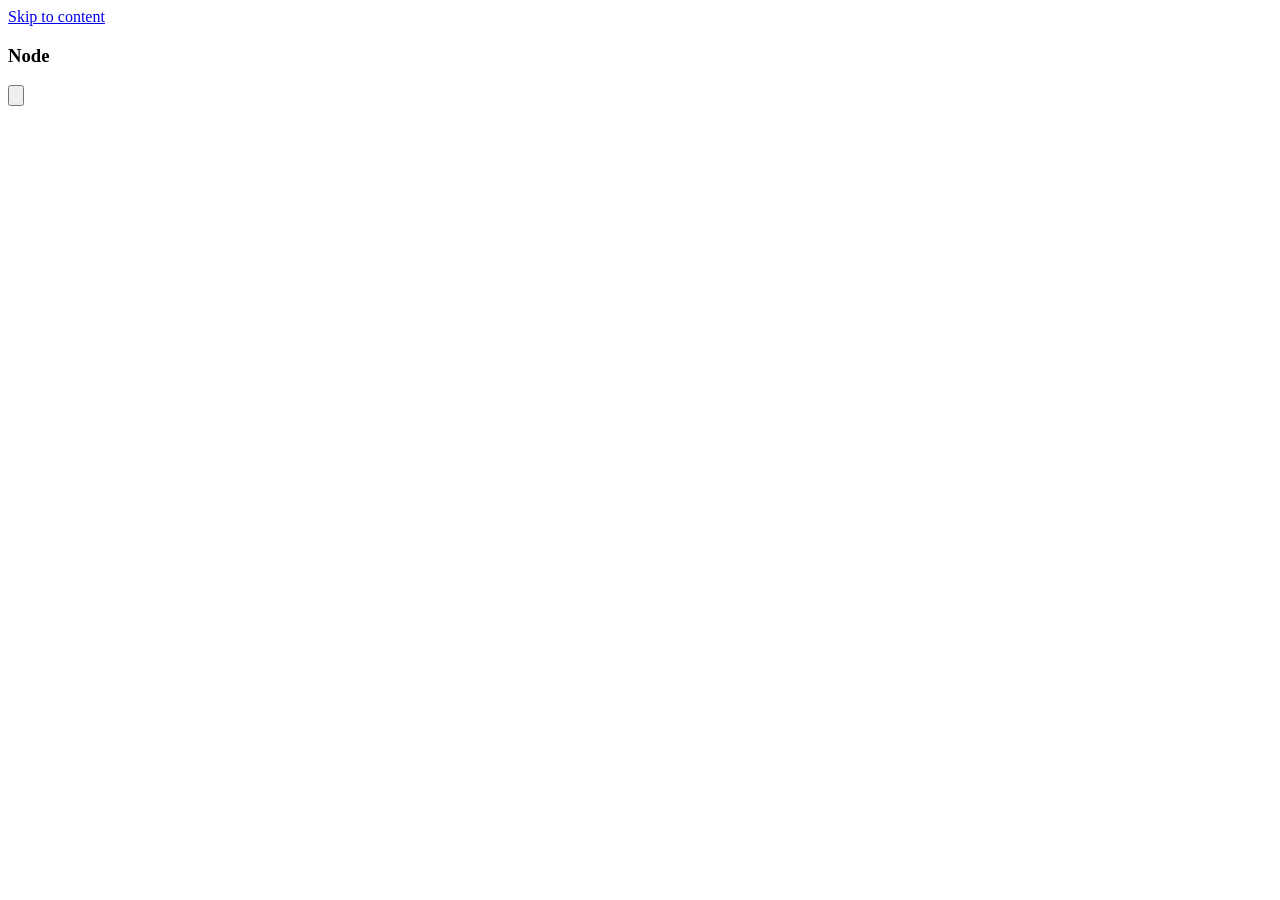
==== frontend/index.html @ de2de388 "Initial commit" ====
<!DOCTYPE html>
<html lang="en">
<head>
  <meta charset="UTF-8" />
  <meta name="viewport" content="width=device-width, initial-scale=1.0" />
  <meta name="theme-color" content="#2563eb" />
  <meta name="description" content="NexStore — fault-tolerant distributed object storage console" />
  <title>NexStore · Distributed Object Storage</title>
  <link rel="icon" type="image/svg+xml" href="/static/assets/logo.svg" />
  <link rel="stylesheet" href="/static/css/style.css" />
  <link rel="stylesheet" href="/static/css/dashboard.css" />
  <link rel="stylesheet" href="/static/css/nodes.css" />
  <link rel="stylesheet" href="/static/css/files.css" />
  <link rel="stylesheet" href="/static/css/animations.css" />
</head>
<body>
  <a class="skip-link" href="#main">Skip to content</a>

  <!-- ============ AUTH GATE ============ -->
  <div id="auth-gate" class="auth-gate" hidden>
    <!-- Animated background blobs -->
    <div class="auth-bg" aria-hidden="true">
      <div class="auth-blob auth-blob-1"></div>
      <div class="auth-blob auth-blob-2"></div>
      <div class="auth-blob auth-blob-3"></div>
    </div>

    <div class="auth-card" role="main">
      <!-- Brand header -->
      <div class="auth-brand">
        <div class="auth-logo-wrap">
          <img src="/static/assets/logo.svg" alt="" />
        </div>
        <div>
          <h1 class="auth-brand-name">NexStore</h1>
          <p class="auth-brand-sub">Distributed Object Storage</p>
        </div>
      </div>

      <!-- ── SIGN IN PANEL ── -->
      <div id="auth-panel-login" class="auth-panel active">
        <h2 class="auth-panel-title">Welcome back</h2>
        <p class="auth-panel-sub">Sign in to your NexStore account</p>

        <!-- Google OAuth -->
        <button class="btn-google" id="btn-google" type="button">
          <svg width="18" height="18" viewBox="0 0 24 24" aria-hidden="true"><path fill="#4285F4" d="M23.5 12.3c0-.9-.1-1.5-.3-2.2H12v4.1h6.5c-.1 1.1-.8 2.7-2.4 3.8l3.7 2.9c2.3-2.1 3.7-5.2 3.7-8.6z"/><path fill="#34A853" d="M12 24c3.2 0 5.9-1.1 7.9-2.9l-3.7-2.9c-1 .7-2.4 1.2-4.2 1.2-3.2 0-5.9-2.1-6.9-5.1L1.3 17.2C3.3 21.2 7.3 24 12 24z"/><path fill="#FBBC05" d="M5.1 14.3c-.3-.7-.4-1.5-.4-2.3s.2-1.6.4-2.3L1.3 6.8C.5 8.4 0 10.1 0 12s.5 3.6 1.3 5.2l3.8-2.9z"/><path fill="#EA4335" d="M12 4.7c1.8 0 3 .8 3.7 1.4l3.3-3.2C17.9 1.1 15.2 0 12 0 7.3 0 3.3 2.8 1.3 6.8l3.8 2.9c1-3 3.7-5 6.9-5z"/></svg>
          Continue with Google
        </button>

        <div class="auth-divider"><span>or</span></div>

        <form id="auth-form">
          <div class="auth-field">
            <label for="auth-email">Email address</label>
            <input class="input auth-input" type="email" id="auth-email" placeholder="you@company.com" autocomplete="email" required />
          </div>
          <div class="auth-field">
            <div class="auth-field-head">
              <label for="auth-password">Password</label>
              <button type="button" class="auth-link" id="btn-forgot">Forgot password?</button>
            </div>
            <div class="auth-input-wrap">
              <input class="input auth-input" type="password" id="auth-password" placeholder="••••••••" autocomplete="current-password" required />
              <button type="button" class="auth-eye" id="auth-eye-toggle" aria-label="Toggle password visibility" tabindex="-1">
                <svg id="eye-show" viewBox="0 0 24 24" fill="none" stroke="currentColor" stroke-width="2"><path d="M1 12s4-8 11-8 11 8 11 8-4 8-11 8-11-8-11-8z"/><circle cx="12" cy="12" r="3"/></svg>
                <svg id="eye-hide" viewBox="0 0 24 24" fill="none" stroke="currentColor" stroke-width="2" hidden><path d="M17.9 17.9A10.9 10.9 0 0112 20c-7 0-11-8-11-8a18.5 18.5 0 015.1-6.4M9.9 4.2A10 10 0 0112 4c7 0 11 8 11 8a18.5 18.5 0 01-2.2 3.1M3 3l18 18"/></svg>
              </button>
            </div>
          </div>
          <button class="btn btn-primary auth-btn" type="submit" id="auth-submit">
            <span id="auth-submit-text">Sign in</span>
            <span id="auth-submit-spinner" class="auth-spinner" hidden></span>
          </button>
        </form>

        <div class="auth-error" id="auth-error" role="alert" aria-live="polite"></div>

        <p class="auth-switch">
          Don't have an account?
          <button type="button" class="auth-link" id="btn-go-signup">Create account</button>
        </p>
      </div>

      <!-- ── SIGN UP PANEL ── -->
      <div id="auth-panel-signup" class="auth-panel" hidden>
        <h2 class="auth-panel-title">Create your account</h2>
        <p class="auth-panel-sub">Join NexStore — distributed object storage</p>

        <button class="btn-google" id="btn-google-signup" type="button">
          <svg width="18" height="18" viewBox="0 0 24 24" aria-hidden="true"><path fill="#4285F4" d="M23.5 12.3c0-.9-.1-1.5-.3-2.2H12v4.1h6.5c-.1 1.1-.8 2.7-2.4 3.8l3.7 2.9c2.3-2.1 3.7-5.2 3.7-8.6z"/><path fill="#34A853" d="M12 24c3.2 0 5.9-1.1 7.9-2.9l-3.7-2.9c-1 .7-2.4 1.2-4.2 1.2-3.2 0-5.9-2.1-6.9-5.1L1.3 17.2C3.3 21.2 7.3 24 12 24z"/><path fill="#FBBC05" d="M5.1 14.3c-.3-.7-.4-1.5-.4-2.3s.2-1.6.4-2.3L1.3 6.8C.5 8.4 0 10.1 0 12s.5 3.6 1.3 5.2l3.8-2.9z"/><path fill="#EA4335" d="M12 4.7c1.8 0 3 .8 3.7 1.4l3.3-3.2C17.9 1.1 15.2 0 12 0 7.3 0 3.3 2.8 1.3 6.8l3.8 2.9c1-3 3.7-5 6.9-5z"/></svg>
          Sign up with Google
        </button>

        <div class="auth-divider"><span>or</span></div>

        <form id="signup-form">
          <div class="auth-field">
            <label for="signup-name">Full name</label>
            <input class="input auth-input" type="text" id="signup-name" placeholder="Jane Smith" autocomplete="name" required />
          </div>
          <div class="auth-field">
            <label for="signup-email">Email address</label>
            <input class="input auth-input" type="email" id="signup-email" placeholder="you@company.com" autocomplete="email" required />
          </div>
          <div class="auth-field">
            <label for="signup-password">Password</label>
            <div class="auth-input-wrap">
              <input class="input auth-input" type="password" id="signup-password" placeholder="Min. 8 characters" autocomplete="new-password" minlength="8" required />
            </div>
          </div>
          <div class="auth-field">
            <label for="signup-confirm">Confirm password</label>
            <input class="input auth-input" type="password" id="signup-confirm" placeholder="Repeat password" autocomplete="new-password" required />
          </div>
          <button class="btn btn-primary auth-btn" type="submit" id="signup-submit">
            <span id="signup-submit-text">Create Account</span>
            <span id="signup-submit-spinner" class="auth-spinner" hidden></span>
          </button>
        </form>

        <div class="auth-error" id="signup-error" role="alert" aria-live="polite"></div>
        <div class="auth-success" id="signup-success" role="status" aria-live="polite"></div>

        <p class="auth-switch">
          Already have an account?
          <button type="button" class="auth-link" id="btn-go-login">Sign in</button>
        </p>
      </div>

      <!-- ── FORGOT PASSWORD PANEL ── -->
      <div id="auth-panel-forgot" class="auth-panel" hidden>
        <h2 class="auth-panel-title">Reset your password</h2>
        <p class="auth-panel-sub">Enter your email and we'll send a reset link</p>

        <form id="forgot-form">
          <div class="auth-field">
            <label for="forgot-email">Email address</label>
            <input class="input auth-input" type="email" id="forgot-email" placeholder="you@company.com" autocomplete="email" required />
          </div>
          <button class="btn btn-primary auth-btn" type="submit" id="forgot-submit">
            <span id="forgot-submit-text">Send Reset Link</span>
            <span id="forgot-submit-spinner" class="auth-spinner" hidden></span>
          </button>
        </form>

        <div class="auth-error" id="forgot-error" role="alert" aria-live="polite"></div>
        <div class="auth-success" id="forgot-success" role="status" aria-live="polite"></div>

        <p class="auth-switch">
          <button type="button" class="auth-link" id="btn-go-login-2">← Back to sign in</button>
        </p>
      </div>
    </div>
  </div>

  <!-- ============ APP SHELL ============ -->
  <div class="shell" id="app-shell" hidden>
    <!-- Sidebar -->
    <aside class="sidebar" id="sidebar" aria-label="Primary navigation">
      <div class="sidebar-brand">
        <img src="/static/assets/logo.svg" alt="" />
        <div>
          <div class="brand-name">NexStore</div>
          <div class="brand-sub">Distributed Object Storage</div>
        </div>
      </div>
      <nav class="side-nav">
        <button class="side-link active" data-view="dashboard">
          <svg viewBox="0 0 24 24" fill="none" stroke="currentColor" stroke-width="1.8"><rect x="3" y="3" width="7" height="9" rx="2"/><rect x="14" y="3" width="7" height="5" rx="2"/><rect x="14" y="12" width="7" height="9" rx="2"/><rect x="3" y="16" width="7" height="5" rx="2"/></svg>
          Dashboard</button>
        <button class="side-link" data-view="objects">
          <svg viewBox="0 0 24 24" fill="none" stroke="currentColor" stroke-width="1.8"><path d="M21 8l-9-5-9 5 9 5 9-5z"/><path d="M3 8v8l9 5 9-5V8"/><path d="M12 13v8"/></svg>
          Objects</button>
        <button class="side-link" data-view="nodes">
          <svg viewBox="0 0 24 24" fill="none" stroke="currentColor" stroke-width="1.8"><rect x="3" y="4" width="18" height="7" rx="2"/><rect x="3" y="13" width="18" height="7" rx="2"/><path d="M7 7.5h.01M7 16.5h.01"/></svg>
          Storage Nodes</button>
        <button class="side-link" data-view="replication">
          <svg viewBox="0 0 24 24" fill="none" stroke="currentColor" stroke-width="1.8"><path d="M17 2l4 4-4 4"/><path d="M3 11V9a4 4 0 014-4h14"/><path d="M7 22l-4-4 4-4"/><path d="M21 13v2a4 4 0 01-4 4H3"/></svg>
          Replication</button>
        <button class="side-link" data-view="repairs">
          <svg viewBox="0 0 24 24" fill="none" stroke="currentColor" stroke-width="1.8"><path d="M14.7 6.3a4.5 4.5 0 00-6 6L3 18l3 3 5.7-5.7a4.5 4.5 0 006-6L14 13l-3-3 3.7-3.7z"/></svg>
          Repair</button>
        <button class="side-link" data-view="integrity">
          <svg viewBox="0 0 24 24" fill="none" stroke="currentColor" stroke-width="1.8"><path d="M12 22s8-3.5 8-10V5l-8-3-8 3v7c0 6.5 8 10 8 10z"/><path d="M9 12l2 2 4-4"/></svg>
          Integrity</button>
        <button class="side-link" data-view="rebalancing">
          <svg viewBox="0 0 24 24" fill="none" stroke="currentColor" stroke-width="1.8"><path d="M21 12a9 9 0 11-9-9"/><path d="M21 3v6h-6"/></svg>
          Rebalancing</button>
        <button class="side-link" data-view="activity">
          <svg viewBox="0 0 24 24" fill="none" stroke="currentColor" stroke-width="1.8"><path d="M3 12h4l2-7 4 14 2-7h6"/></svg>
          Activity</button>
        <button class="side-link" data-view="settings">
          <svg viewBox="0 0 24 24" fill="none" stroke="currentColor" stroke-width="1.8"><circle cx="12" cy="12" r="3"/><path d="M19.4 15a1.7 1.7 0 00.3 1.9l.1.1a2 2 0 11-2.9 2.9l-.1-.1a1.7 1.7 0 00-1.9-.3 1.7 1.7 0 00-1 1.5V21a2 2 0 11-4 0v-.2a1.7 1.7 0 00-1-1.5 1.7 1.7 0 00-1.9.3l-.1.1a2 2 0 11-2.9-2.9l.1-.1a1.7 1.7 0 00.3-1.9 1.7 1.7 0 00-1.5-1H3a2 2 0 110-4h.2a1.7 1.7 0 001.5-1 1.7 1.7 0 00-.3-1.9l-.1-.1a2 2 0 112.9-2.9l.1.1a1.7 1.7 0 001.9.3h0a1.7 1.7 0 001-1.5V3a2 2 0 114 0v.2a1.7 1.7 0 001 1.5h0a1.7 1.7 0 001.9-.3l.1-.1a2 2 0 112.9 2.9l-.1.1a1.7 1.7 0 00-.3 1.9v0a1.7 1.7 0 001.5 1H21a2 2 0 110 4h-.2a1.7 1.7 0 00-1.5 1z"/></svg>
          Settings</button>
      </nav>
      <div class="sidebar-status ok" id="sidebar-status">
        <span class="shield">🛡️</span>
        <div><div class="t" id="ss-title">System Healthy</div><div class="s" id="ss-sub">All services running</div></div>
      </div>
    </aside>

    <!-- Main column -->
    <div class="content">
      <header class="topbar">
        <button class="iconbtn hamburger" id="btn-hamburger" aria-label="Toggle navigation">
          <svg viewBox="0 0 24 24" fill="none" stroke="currentColor" stroke-width="1.8"><path d="M3 6h18M3 12h18M3 18h18"/></svg>
        </button>
        <div class="searchbox" id="searchbox" role="search">
          <svg viewBox="0 0 24 24" fill="none" stroke="currentColor" stroke-width="1.8"><circle cx="11" cy="11" r="7"/><path d="M21 21l-4.3-4.3"/></svg>
          <input id="global-search" placeholder="Search nodes, objects, or enter command..." aria-label="Search" />
          <span class="kbd">Ctrl + K</span>
        </div>
        <div class="topbar-right">
          <div style="position:relative">
            <button class="iconbtn" id="btn-notifications" aria-label="Notifications">
              <svg viewBox="0 0 24 24" fill="none" stroke="currentColor" stroke-width="1.8"><path d="M18 8a6 6 0 10-12 0c0 7-3 9-3 9h18s-3-2-3-9"/><path d="M13.7 21a2 2 0 01-3.4 0"/></svg>
              <span class="badge-dot" id="notif-count" hidden>0</span>
            </button>
            <div class="notif-dropdown" id="notif-dropdown"></div>
          </div>
          <div class="usermenu">
            <button class="userbtn" id="btn-user">
              <span class="avatar" id="user-avatar">?</span>
              <span class="uname" id="user-name">…</span>
              <span class="caret">▼</span>
            </button>
            <div class="user-dropdown" id="user-dropdown">
              <div class="dd-head"><div class="n" id="dd-name">…</div><div class="e" id="dd-email">…</div></div>
              <button data-goto="profile">Profile</button>
              <button data-goto="settings">Settings</button>
              <button class="danger" id="btn-logout">Logout</button>
            </div>
          </div>
        </div>
      </header>

      <!-- Dashboard header -->
      <div class="page-header" id="page-header">
        <div>
          <div class="status-badge" id="cluster-badge">
            <span class="dot"></span><span id="cluster-badge-text">CLUSTER ONLINE</span>
          </div>
          <h1 id="page-title">Dashboard</h1>
          <div class="subtitle" id="page-sub">Overview of your distributed object storage cluster</div>
        </div>
        <div class="breadcrumb">
          <span>Home</span><span class="sep">/</span><span class="current" id="crumb">NexStore — Distributed Storage</span>
        </div>
      </div>

      <main id="main" class="main">
        <!-- ============ DASHBOARD ============ -->
        <section id="view-dashboard" class="view active" aria-label="Dashboard">
          <div class="stat-grid">
            <article class="stat-card"><h3>TOTAL STORAGE</h3><div class="stat-value" id="stat-total">—</div><div class="stat-sub">capacity</div></article>
            <article class="stat-card"><h3>USED STORAGE</h3><div class="stat-value" id="stat-used">—</div><div class="stat-sub" id="stat-used-pct"></div></article>
            <article class="stat-card"><h3>AVAILABLE</h3><div class="stat-value" id="stat-available">—</div><div class="stat-sub">free capacity</div></article>
            <article class="stat-card"><h3>ACTIVE NODES</h3><div class="stat-value" id="stat-nodes-online">—</div><div class="stat-sub" id="stat-nodes-sub"></div></article>
            <article class="stat-card"><h3>FAILED NODES</h3><div class="stat-value danger" id="stat-nodes-failed">—</div><div class="stat-sub">+ partitioned</div></article>
            <article class="stat-card"><h3>TOTAL OBJECTS</h3><div class="stat-value" id="stat-objects">—</div><div class="stat-sub" id="stat-replicas-sub"></div></article>
            <article class="stat-card"><h3>REPAIR JOBS</h3><div class="stat-value warn" id="stat-repairs">—</div><div class="stat-sub" id="stat-repairs-sub"></div></article>
            <article class="stat-card"><h3>REPLICATION</h3><div class="stat-value" id="stat-rf">—</div><div class="stat-sub" id="stat-overhead-sub"></div></article>
          </div>

          <div class="dash-columns">
            <div class="panel">
              <div class="panel-head"><h2>Storage Topology</h2><span class="panel-hint">click a node for details →</span></div>
              <div id="topology" class="topology" aria-label="Node topology"></div>
            </div>
            <div class="panel">
              <div class="panel-head"><h2>Failure Simulator</h2><span class="panel-hint">calls the live backend →</span></div>
              <div class="sim-controls" id="sim-controls">
                <select id="sim-node" class="input select" aria-label="Target node"></select>
                <div class="sim-grid">
                  <button class="btn btn-danger" data-sim="fail">Simulate Node Failure</button>
                  <button class="btn btn-success" data-sim="restore">Restore Node</button>
                  <button class="btn btn-warn" data-sim="partition">Simulate Partition</button>
                  <button class="btn btn-success" data-sim="reconnect">Reconnect Node</button>
                  <button class="btn btn-warn" data-sim="corrupt">Corrupt Replica</button>
                  <button class="btn" data-sim="scan">Integrity Scan</button>
                  <button class="btn" data-sim="rebalance">Trigger Rebalance</button>
                  <button class="btn" data-sim="repair-now">Run Repairs Now</button>
                </div>
                <div id="sim-result" class="sim-result" role="status" aria-live="polite"></div>
              </div>
              <div class="panel-head" style="margin-top:1.25rem"><h2>Storage Overhead</h2></div>
              <div id="overhead" class="overhead"></div>
            </div>
          </div>

          <div class="dash-columns">
            <div class="panel">
              <div class="panel-head"><h2>Node Utilization</h2></div>
              <div id="util-bars"></div>
            </div>
            <div class="panel">
              <div class="panel-head"><h2>Live Activity</h2><span class="panel-hint" id="activity-live-dot">streaming</span></div>
              <div id="activity-feed" class="activity-feed" aria-live="polite"></div>
            </div>
          </div>
        </section>

        <!-- ============ OBJECTS ============ -->
        <section id="view-objects" class="view" aria-label="Objects" hidden>
          <div class="panel">
            <div class="panel-head">
              <h2>Object Explorer</h2>
              <div class="head-actions">
                <input type="search" id="file-search" class="input" placeholder="Filter objects…" aria-label="Filter objects" />
                <button class="btn btn-primary" id="btn-upload">+ Upload Object</button>
              </div>
            </div>
            <div class="table-wrap">
              <table class="table" id="files-table">
                <thead>
                  <tr>
                    <th>File Name</th><th>Object ID</th><th>Size</th><th>Replicas</th>
                    <th>Status</th><th>Checksum</th><th>Updated</th><th>Actions</th>
                  </tr>
                </thead>
                <tbody id="files-tbody"></tbody>
              </table>
            </div>
          </div>
        </section>

        <!-- ============ NODES ============ -->
        <section id="view-nodes" class="view" aria-label="Storage Nodes" hidden>
          <div class="node-grid" id="node-grid"></div>
        </section>

        <!-- ============ REPLICATION ============ -->
        <section id="view-replication" class="view" aria-label="Replication" hidden>
          <div class="panel">
            <div class="panel-head"><h2>Replica Map</h2><span class="panel-hint" id="rf-hint"></span></div>
            <div id="replication-map" class="replication-map"></div>
          </div>
        </section>

        <!-- ============ REPAIRS ============ -->
        <section id="view-repairs" class="view" aria-label="Repairs" hidden>
          <div class="stat-grid four" id="repair-metrics"></div>
          <div class="panel">
            <div class="panel-head">
              <h2>Repair Center</h2>
              <button class="btn" id="btn-run-repairs">Run pending repairs now</button>
            </div>
            <div class="table-wrap">
              <table class="table" id="repairs-table">
                <thead>
                  <tr><th>Object</th><th>Failed Node</th><th>Replacement</th><th>Reason</th><th>Started</th><th>Duration</th><th>Progress</th><th>Status</th><th></th></tr>
                </thead>
                <tbody id="repairs-tbody"></tbody>
              </table>
            </div>
          </div>
        </section>

        <!-- ============ INTEGRITY ============ -->
        <section id="view-integrity" class="view" aria-label="Integrity" hidden>
          <div class="panel">
            <div class="panel-head">
              <h2>Integrity Center</h2>
              <button class="btn btn-primary" id="btn-integrity-scan">Run full SHA-256 scan</button>
            </div>
            <div class="table-wrap">
              <table class="table" id="integrity-table">
                <thead><tr><th>Object</th><th>Replica</th><th>Node</th><th>Expected SHA-256</th><th>Actual SHA-256</th><th>Status</th></tr></thead>
                <tbody id="integrity-tbody"></tbody>
              </table>
            </div>
          </div>
        </section>

        <!-- ============ REBALANCING ============ -->
        <section id="view-rebalancing" class="view" aria-label="Rebalancing" hidden>
          <div class="panel">
            <div class="panel-head">
              <h2>Storage Utilization</h2>
              <button class="btn btn-primary" id="btn-rebalance">Trigger rebalance</button>
            </div>
            <div id="rebalance-bars"></div>
          </div>
          <div class="panel">
            <div class="panel-head"><h2>Movement History</h2><span class="panel-hint" id="rebalance-summary"></span></div>
            <div class="table-wrap">
              <table class="table">
                <thead><tr><th>Object</th><th>Source</th><th>Destination</th><th>Bytes</th><th>Progress</th><th>Status</th></tr></thead>
                <tbody id="rebalance-tbody"></tbody>
              </table>
            </div>
          </div>
        </section>

        <!-- ============ ACTIVITY ============ -->
        <section id="view-activity" class="view" aria-label="Activity" hidden>
          <div class="panel">
            <div class="panel-head"><h2>Event Log</h2><button class="btn" id="btn-refresh-activity">Refresh</button></div>
            <div class="table-wrap">
              <table class="table">
                <thead><tr><th>Time</th><th>Event</th><th>Message</th><th>Object</th><th>Node</th></tr></thead>
                <tbody id="activity-tbody"></tbody>
              </table>
            </div>
          </div>
        </section>

        <!-- ============ PROFILE ============ -->
        <section id="view-profile" class="view" aria-label="Profile" hidden>
          <div class="panel profile-card">
            <div class="panel-head"><h2>Profile</h2></div>
            <div class="profile-head">
              <span class="avatar" id="profile-avatar">?</span>
              <div><div class="n" id="profile-name">…</div><div class="e" id="profile-email">…</div></div>
            </div>
            <div class="kv-grid" id="profile-kv"></div>
          </div>
        </section>

        <!-- ============ SETTINGS ============ -->
        <section id="view-settings" class="view" aria-label="Settings" hidden>
          <div class="panel narrow">
            <div class="panel-head"><h2>Cluster Settings</h2></div>
            <form id="settings-form" class="settings-form">
              <label>Replication factor
                <input class="input" type="number" id="set-rf" min="1" max="5" required />
                <small id="set-rf-hint" class="hint"></small>
              </label>
              <label>Health check interval (s)
                <input class="input" type="number" id="set-health" min="1" max="3600" required />
              </label>
              <label>Repair interval (s)
                <input class="input" type="number" id="set-repair" min="1" max="3600" required />
              </label>
              <label>Integrity scan interval (s)
                <input class="input" type="number" id="set-integrity" min="1" max="86400" required />
              </label>
              <label>Rebalance threshold (%)
                <input class="input" type="number" id="set-threshold" min="10" max="99" required />
              </label>
              <label>Node capacity (bytes)
                <input class="input" type="number" id="set-capacity" min="1048576" required />
              </label>
              <div class="form-actions">
                <button class="btn btn-primary" type="submit">Save settings</button>
                <span id="settings-status" role="status" aria-live="polite"></span>
              </div>
            </form>
          </div>
        </section>
      </main>
    </div>
  </div>

  <!-- Node details slide-over -->
  <div id="node-slideover" class="slideover" role="dialog" aria-modal="true" aria-label="Node details">
    <div class="backdrop" data-close-slideover></div>
    <div class="drawer">
      <div class="drawer-head">
        <h3 id="slideover-title">Node</h3>
        <button class="iconbtn" data-close-slideover aria-label="Close">
          <svg viewBox="0 0 24 24" fill="none" stroke="currentColor" stroke-width="1.8"><path d="M18 6L6 18M6 6l12 12"/></svg>
        </button>
      </div>
      <div id="slideover-body"></div>
    </div>
  </div>

  <!-- Upload modal -->
  <dialog id="upload-dialog" class="dialog" aria-label="Upload object">
    <form id="upload-form" class="dialog-body">
      <h3 class="dialog-title">Upload Object</h3>
      <div id="drop-zone" class="drop-zone" tabindex="0" role="button" aria-label="Choose or drop a file">
        <p><strong>Drop files here</strong> or <span style="color:var(--accent-2);font-weight:600">Browse Files</span></p>
        <p class="hint" id="upload-file-name">No file selected</p>
      </div>
      <input type="file" id="upload-input" hidden />
      <label class="rf-label">Replication factor
        <input class="input" type="number" id="upload-rf" min="1" max="5" value="3" />
      </label>
      <div id="upload-progress" class="upload-progress" hidden>
        <div class="upline"><span>Uploading</span><div class="bar"><div id="up-bar-1" class="bar-fill"></div></div></div>
        <div class="upline"><span>Hashing</span><div class="bar"><div id="up-bar-2" class="bar-fill"></div></div></div>
        <div class="upline"><span>Replicating</span><div class="bar"><div id="up-bar-3" class="bar-fill"></div></div></div>
        <div class="upline"><span>Verifying</span><div class="bar"><div id="up-bar-4" class="bar-fill"></div></div></div>
        <div id="upload-result" class="sim-result"></div>
      </div>
      <div class="dialog-actions">
        <button class="btn" type="button" data-close>Cancel</button>
        <button class="btn btn-primary" type="submit" id="upload-submit">Upload Object</button>
      </div>
    </form>
  </dialog>

  <!-- Add File To Node modal -->
  <dialog id="addfile-dialog" class="dialog" aria-label="Add file to node">
    <form id="addfile-form" class="dialog-body">
      <h3 class="dialog-title">Add File To Node</h3>
      <p class="hint" style="margin:0 0 1rem">Target: <strong id="addfile-node-name">NODE</strong> — the first replica is pinned to this node; extra replicas follow the no-co-location policy.</p>
      <div id="addfile-drop" class="drop-zone" tabindex="0" role="button" aria-label="Choose or drop a file">
        <p><strong>Drag &amp; Drop File</strong> or <span style="color:var(--accent-2);font-weight:600">Browse Files</span></p>
        <p class="hint" id="addfile-file-name">No file selected</p>
      </div>
      <input type="file" id="addfile-input" hidden />
      <div id="addfile-progress" class="upload-progress" hidden>
        <div class="upline"><span>Uploading</span><div class="bar"><div id="af-bar-1" class="bar-fill"></div></div></div>
        <div id="addfile-result" class="sim-result"></div>
      </div>
      <div class="dialog-actions">
        <button class="btn" type="button" data-close>Cancel</button>
        <button class="btn btn-primary" type="submit" id="addfile-submit">Upload To Node</button>
      </div>
    </form>
  </dialog>

  <!-- Command palette -->
  <dialog id="palette" class="palette" aria-label="Command palette">
    <input id="palette-input" class="palette-input" placeholder="Search nodes, objects, repairs, activity — or type a command…" autocomplete="off" />
    <div class="palette-list" id="palette-list"></div>
  </dialog>

  <div id="toast" class="toast" role="status" aria-live="polite" hidden></div>

  <script src="/static/js/api.js"></script>
  <script src="/static/js/ui.js"></script>
  <script src="/static/js/auth.js"></script>
  <script src="/static/js/palette.js"></script>
  <script src="/static/js/notifications.js"></script>
  <script src="/static/js/nodedetail.js"></script>
  <script src="/static/js/activity.js"></script>
  <script src="/static/js/dashboard.js"></script>
  <script src="/static/js/topology.js"></script>
  <script src="/static/js/nodes.js"></script>
  <script src="/static/js/files.js"></script>
  <script src="/static/js/replication.js"></script>
  <script src="/static/js/repair.js"></script>
  <script src="/static/js/integrity.js"></script>
  <script src="/static/js/rebalancing.js"></script>
  <script src="/static/js/simulation.js"></script>
  <script src="/static/js/settings.js"></script>
  <script src="/static/js/app.js"></script>
</body>
</html>
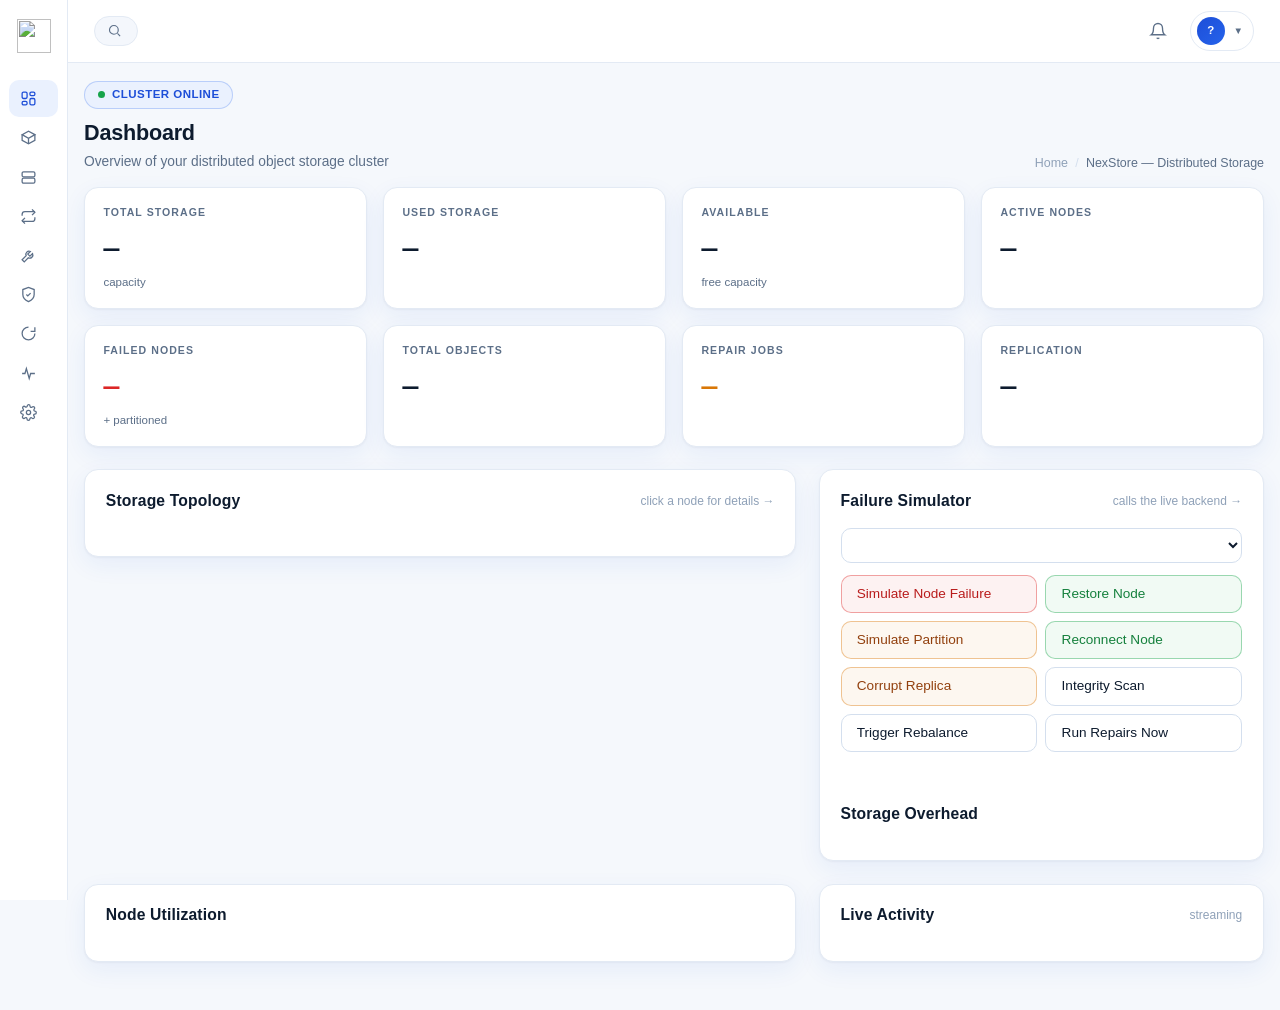
==== commit 68b639a1: "Update index.html" ====
--- a/frontend/index.html
+++ b/frontend/index.html
@@ -6,12 +6,13 @@
   <meta name="theme-color" content="#2563eb" />
   <meta name="description" content="NexStore — fault-tolerant distributed object storage console" />
   <title>NexStore · Distributed Object Storage</title>
-  <link rel="icon" type="image/svg+xml" href="/static/assets/logo.svg" />
-  <link rel="stylesheet" href="/static/css/style.css" />
-  <link rel="stylesheet" href="/static/css/dashboard.css" />
-  <link rel="stylesheet" href="/static/css/nodes.css" />
-  <link rel="stylesheet" href="/static/css/files.css" />
-  <link rel="stylesheet" href="/static/css/animations.css" />
+<link rel="icon" type="image/svg+xml" href="assets/logo.svg" />
+
+<link rel="stylesheet" href="css/style.css?v=10" />
+<link rel="stylesheet" href="css/dashboard.css" />
+<link rel="stylesheet" href="css/nodes.css" />
+<link rel="stylesheet" href="css/files.css" />
+<link rel="stylesheet" href="css/animations.css" />
 </head>
 <body>
   <a class="skip-link" href="#main">Skip to content</a>
@@ -203,14 +204,11 @@
     <!-- Main column -->
     <div class="content">
       <header class="topbar">
-        <button class="iconbtn hamburger" id="btn-hamburger" aria-label="Toggle navigation">
-          <svg viewBox="0 0 24 24" fill="none" stroke="currentColor" stroke-width="1.8"><path d="M3 6h18M3 12h18M3 18h18"/></svg>
+        <button class="search-launcher" id="searchbox" aria-label="Search (Ctrl+K)" title="Search — Ctrl+K">
+          <svg viewBox="0 0 24 24" fill="none" stroke="currentColor" stroke-width="1.8"><circle cx="11" cy="11" r="7"/><path d="M21 21l-4.3-4.3"/></svg>
+          <span class="sl-label">Search…</span>
+          <span class="kbd">Ctrl K</span>
         </button>
-        <div class="searchbox" id="searchbox" role="search">
-          <svg viewBox="0 0 24 24" fill="none" stroke="currentColor" stroke-width="1.8"><circle cx="11" cy="11" r="7"/><path d="M21 21l-4.3-4.3"/></svg>
-          <input id="global-search" placeholder="Search nodes, objects, or enter command..." aria-label="Search" />
-          <span class="kbd">Ctrl + K</span>
-        </div>
         <div class="topbar-right">
           <div style="position:relative">
             <button class="iconbtn" id="btn-notifications" aria-label="Notifications">
@@ -471,11 +469,12 @@
   <dialog id="upload-dialog" class="dialog" aria-label="Upload object">
     <form id="upload-form" class="dialog-body">
       <h3 class="dialog-title">Upload Object</h3>
-      <div id="drop-zone" class="drop-zone" tabindex="0" role="button" aria-label="Choose or drop a file">
-        <p><strong>Drop files here</strong> or <span style="color:var(--accent-2);font-weight:600">Browse Files</span></p>
+      <div id="drop-zone" class="drop-zone" tabindex="0" role="button" aria-label="Choose or drop files or folders">
+        <p><strong>Drop files or folders here</strong> or <span style="color:var(--accent-2);font-weight:600">Browse Files</span> · <span id="browse-folder" style="color:var(--accent-2);font-weight:600;cursor:pointer">Browse Folder</span></p>
         <p class="hint" id="upload-file-name">No file selected</p>
       </div>
-      <input type="file" id="upload-input" hidden />
+      <input type="file" id="upload-input" multiple hidden />
+      <input type="file" id="upload-folder-input" webkitdirectory hidden />
       <label class="rf-label">Replication factor
         <input class="input" type="number" id="upload-rf" min="1" max="5" value="3" />
       </label>
--- a/frontend/css/style.css
+++ b/frontend/css/style.css
@@ -0,0 +1,623 @@
+/* ============ NexStore design system — enterprise blue & white ============ */
+:root {
+  --bg: #f5f8fc;
+  --bg-2: #eef3fa;
+  --panel: #ffffff;
+  --panel-2: #f4f7fc;
+  --line: #e3eaf4;
+  --line-2: #d4dfee;
+  --text: #0d1b2e;
+  --muted: #5c6f88;
+  --faint: #8fa1b8;
+  --accent: #2563eb;
+  --accent-2: #1d4ed8;
+  --accent-soft: #eaf1fe;
+  --ok: #16a34a;
+  --warn: #d97706;
+  --danger: #dc2626;
+  --purple: #7c3aed;
+  --radius: 14px;
+  --radius-sm: 10px;
+  --shadow: 0 1px 2px rgba(13, 27, 46, 0.04), 0 8px 24px rgba(29, 78, 216, 0.07);
+  --shadow-lg: 0 12px 40px rgba(13, 27, 46, 0.14);
+  --sidebar-w: 232px;
+  --mono: "SF Mono", "Cascadia Code", Consolas, Menlo, monospace;
+}
+
+* { box-sizing: border-box; }
+html, body { height: 100%; }
+body {
+  margin: 0;
+  background: var(--bg);
+  color: var(--text);
+  font: 14px/1.5 -apple-system, "Segoe UI", Inter, Roboto, sans-serif;
+  -webkit-font-smoothing: antialiased;
+}
+
+a { color: var(--accent-2); text-decoration: none; }
+a:hover { text-decoration: underline; }
+code, .mono { font-family: var(--mono); font-size: 0.86em; }
+
+.skip-link {
+  position: absolute; left: -9999px; top: 0; background: var(--accent-2);
+  color: #fff; padding: 8px 14px; border-radius: 0 0 8px 0; z-index: 99;
+}
+.skip-link:focus { left: 0; }
+:focus-visible { outline: 2px solid var(--accent); outline-offset: 2px; border-radius: 4px; }
+
+/* ============ App shell ============ */
+.shell { display: flex; min-height: 100vh; }
+
+.sidebar {
+  width: var(--sidebar-w); flex: none;
+  background: var(--panel);
+  border-right: 1px solid var(--line);
+  display: flex; flex-direction: column;
+  position: sticky; top: 0; height: 100vh;
+  padding: 1.1rem 0.9rem;
+  gap: 0.35rem;
+  z-index: 30;
+}
+.sidebar-brand { display: flex; align-items: center; gap: 0.7rem; padding: 0.2rem 0.5rem 1rem; }
+.sidebar-brand img { width: 40px; height: 40px; }
+.brand-name { font-weight: 800; letter-spacing: 0.02em; font-size: 1.08rem; color: var(--accent-2); line-height: 1.1; }
+.brand-sub { font-size: 0.6rem; color: var(--muted); letter-spacing: 0.1em; text-transform: uppercase; }
+
+.side-nav { display: flex; flex-direction: column; gap: 0.15rem; flex: 1; }
+.side-link {
+  appearance: none; border: 0; background: transparent; text-align: left;
+  display: flex; align-items: center; gap: 0.65rem;
+  color: var(--muted); padding: 0.55rem 0.7rem; border-radius: var(--radius-sm);
+  cursor: pointer; font: inherit; font-size: 0.875rem; font-weight: 500;
+  transition: background .15s, color .15s;
+  width: 100%;
+}
+.side-link svg { width: 17px; height: 17px; flex: none; }
+.side-link:hover { color: var(--text); background: var(--panel-2); }
+.side-link.active {
+  color: var(--accent-2); background: var(--accent-soft); font-weight: 600;
+}
+
+.sidebar-status {
+  border: 1px solid var(--line); border-radius: var(--radius-sm);
+  padding: 0.7rem 0.8rem; display: flex; align-items: center; gap: 0.6rem;
+  background: var(--panel-2);
+}
+.sidebar-status .shield { font-size: 1.1rem; }
+.sidebar-status .t { font-weight: 600; font-size: 0.8rem; line-height: 1.2; }
+.sidebar-status .s { font-size: 0.68rem; color: var(--muted); }
+.sidebar-status.ok { border-color: rgba(22, 163, 74, 0.3); background: rgba(22, 163, 74, 0.05); }
+.sidebar-status.warn { border-color: rgba(217, 119, 6, 0.3); background: rgba(217, 119, 6, 0.05); }
+.sidebar-status.bad { border-color: rgba(220, 38, 38, 0.3); background: rgba(220, 38, 38, 0.05); }
+
+.content { flex: 1; min-width: 0; display: flex; flex-direction: column; }
+
+/* ============ Top header ============ */
+.topbar {
+  display: flex; align-items: center; gap: 1rem;
+  padding: 0.7rem 1.6rem;
+  background: var(--panel);
+  border-bottom: 1px solid var(--line);
+  position: sticky; top: 0; z-index: 25;
+}
+.search-launcher {
+  display: inline-flex; align-items: center; gap: 0.55rem;
+  border: 1px solid var(--line); background: var(--panel-2);
+  border-radius: 999px; padding: 0.42rem 0.9rem 0.42rem 0.8rem;
+  color: var(--muted); font: inherit; font-size: 0.84rem;
+  cursor: pointer; transition: border-color .15s, box-shadow .15s, background .15s;
+}
+.search-launcher:hover { border-color: var(--line-2); background: #fff; }
+.search-launcher:focus-visible { outline: none; border-color: var(--accent); box-shadow: 0 0 0 3px rgba(37, 99, 235, 0.12); }
+.search-launcher svg { width: 15px; height: 15px; flex: none; }
+.search-launcher .sl-label { color: var(--muted); }
+.search-launcher .kbd { margin-left: 0.35rem; }
+.kbd {
+  font-family: var(--mono); font-size: 0.66rem; color: var(--muted);
+  border: 1px solid var(--line-2); border-bottom-width: 2px; border-radius: 5px;
+  padding: 0.1rem 0.4rem; background: #fff; white-space: nowrap;
+}
+
+.topbar-right { margin-left: auto; display: flex; align-items: center; gap: 0.9rem; }
+.iconbtn {
+  appearance: none; border: 1px solid transparent; background: transparent;
+  width: 36px; height: 36px; border-radius: 10px; cursor: pointer;
+  display: grid; place-items: center; color: var(--muted); position: relative;
+  transition: background .15s, color .15s;
+}
+.iconbtn:hover { background: var(--panel-2); color: var(--text); }
+.iconbtn svg { width: 18px; height: 18px; }
+.badge-dot {
+  position: absolute; top: 4px; right: 4px;
+  min-width: 15px; height: 15px; padding: 0 3px;
+  background: var(--danger); color: #fff; border-radius: 999px;
+  font-size: 0.58rem; font-weight: 700; line-height: 15px; text-align: center;
+}
+
+.usermenu { position: relative; }
+.userbtn {
+  appearance: none; border: 1px solid var(--line); background: var(--panel);
+  display: flex; align-items: center; gap: 0.55rem; cursor: pointer;
+  padding: 0.3rem 0.65rem 0.3rem 0.35rem; border-radius: 999px; font: inherit;
+  transition: border-color .15s, background .15s;
+}
+.userbtn:hover { border-color: var(--line-2); background: var(--panel-2); }
+.avatar {
+  width: 28px; height: 28px; border-radius: 50%; flex: none;
+  background: linear-gradient(135deg, var(--accent-2), var(--accent));
+  color: #fff; font-weight: 700; font-size: 0.72rem;
+  display: grid; place-items: center; overflow: hidden;
+}
+.avatar img { width: 100%; height: 100%; object-fit: cover; }
+.userbtn .uname { font-size: 0.82rem; font-weight: 600; color: var(--text); }
+.userbtn .caret { color: var(--muted); font-size: 0.6rem; }
+.user-dropdown {
+  position: absolute; right: 0; top: calc(100% + 6px);
+  background: var(--panel); border: 1px solid var(--line); border-radius: 12px;
+  box-shadow: var(--shadow-lg); min-width: 180px; padding: 0.4rem;
+  display: none; z-index: 40;
+}
+.user-dropdown.open { display: block; }
+.user-dropdown .dd-head { padding: 0.5rem 0.7rem; border-bottom: 1px solid var(--line); margin-bottom: 0.3rem; }
+.user-dropdown .dd-head .n { font-weight: 600; font-size: 0.84rem; }
+.user-dropdown .dd-head .e { font-size: 0.72rem; color: var(--muted); word-break: break-all; }
+.user-dropdown button {
+  appearance: none; border: 0; background: transparent; width: 100%;
+  text-align: left; padding: 0.5rem 0.7rem; border-radius: 8px;
+  font: inherit; font-size: 0.84rem; color: var(--text); cursor: pointer;
+}
+.user-dropdown button:hover { background: var(--panel-2); }
+.user-dropdown button.danger { color: var(--danger); }
+
+/* ============ Page header ============ */
+.page-header {
+  display: flex; align-items: flex-end; justify-content: space-between;
+  gap: 1rem; margin: 1.5rem 1.6rem 1.1rem; flex-wrap: wrap;
+}
+.page-header h1 { margin: 0; font-size: 1.35rem; font-weight: 700; letter-spacing: -0.01em; }
+.page-header .subtitle { color: var(--muted); font-size: 0.86rem; margin-top: 0.15rem; }
+.status-badge {
+  display: inline-flex; align-items: center; gap: 0.45rem;
+  font-size: 0.72rem; font-weight: 600; letter-spacing: 0.04em;
+  color: var(--accent-2); background: var(--accent-soft);
+  border: 1px solid rgba(37, 99, 235, 0.25); border-radius: 999px;
+  padding: 0.3rem 0.8rem; margin-bottom: 0.5rem;
+}
+.status-badge .dot { width: 7px; height: 7px; border-radius: 50%; background: var(--ok); animation: pulse 2.2s infinite; }
+.status-badge.warn { color: #92400e; background: rgba(217, 119, 6, 0.08); border-color: rgba(217, 119, 6, 0.3); }
+.status-badge.bad { color: #b91c1c; background: rgba(220, 38, 38, 0.07); border-color: rgba(220, 38, 38, 0.3); }
+.status-badge.warn .dot, .status-badge.bad .dot { background: currentColor; animation: none; }
+.breadcrumb { display: flex; align-items: center; gap: 0.45rem; font-size: 0.78rem; color: var(--faint); }
+.breadcrumb .sep { color: var(--line-2); }
+.breadcrumb .current { color: var(--muted); }
+
+.main { padding: 0 1.6rem 2rem; max-width: 1440px; width: 100%; margin: 0 auto; }
+.view { display: none; }
+.view.active { display: block; animation: fadein .22s ease; }
+
+/* ============ Panels & cards ============ */
+.panel {
+  background: var(--panel);
+  border: 1px solid var(--line); border-radius: var(--radius);
+  padding: 1.15rem 1.3rem; margin-bottom: 1.4rem;
+  box-shadow: var(--shadow);
+}
+.panel-head { display: flex; align-items: center; justify-content: space-between; gap: 1rem; margin-bottom: 1rem; }
+.panel-head h2 { margin: 0; font-size: 0.98rem; letter-spacing: 0.01em; font-weight: 700; color: var(--text); }
+.panel-hint { font-size: 0.75rem; color: var(--faint); }
+.panel.narrow { max-width: 560px; }
+.head-actions { display: flex; gap: 0.6rem; align-items: center; flex-wrap: wrap; }
+.dash-columns { display: grid; grid-template-columns: 1.6fr 1fr; gap: 1.4rem; align-items: start; }
+
+/* ============ Buttons ============ */
+.btn {
+  appearance: none; border: 1px solid var(--line-2); background: #fff;
+  color: var(--text); padding: 0.5rem 0.95rem; border-radius: var(--radius-sm); cursor: pointer;
+  font: inherit; font-size: 0.85rem; font-weight: 500;
+  display: inline-flex; align-items: center; gap: 0.45rem;
+  transition: transform .1s, border-color .15s, background .15s, box-shadow .15s;
+}
+.btn:hover { border-color: var(--accent); color: var(--accent-2); }
+.btn:active { transform: translateY(1px); }
+.btn:disabled { opacity: 0.55; cursor: not-allowed; transform: none; }
+.btn-primary {
+  background: linear-gradient(135deg, var(--accent-2), var(--accent));
+  border-color: var(--accent-2); color: #fff; box-shadow: 0 2px 8px rgba(37, 99, 235, 0.3);
+}
+.btn-primary:hover { background: linear-gradient(135deg, #1e40af, #1d4ed8); color: #fff; border-color: #1e40af; }
+.btn-danger { background: rgba(220, 38, 38, 0.06); border-color: rgba(220, 38, 38, 0.4); color: #b91c1c; }
+.btn-danger:hover { background: rgba(220, 38, 38, 0.12); border-color: var(--danger); color: #b91c1c; }
+.btn-warn { background: rgba(217, 119, 6, 0.06); border-color: rgba(217, 119, 6, 0.4); color: #92400e; }
+.btn-warn:hover { background: rgba(217, 119, 6, 0.13); border-color: var(--warn); color: #92400e; }
+.btn-success { background: rgba(22, 163, 74, 0.06); border-color: rgba(22, 163, 74, 0.4); color: #15803d; }
+.btn-success:hover { background: rgba(22, 163, 74, 0.13); border-color: var(--ok); color: #15803d; }
+.btn-ghost { background: transparent; border-color: transparent; }
+.btn-ghost:hover { background: var(--panel-2); border-color: transparent; }
+.btn-sm { padding: 0.28rem 0.6rem; font-size: 0.76rem; border-radius: 8px; }
+
+.input {
+  background: #fff; border: 1px solid var(--line-2); color: var(--text);
+  padding: 0.5rem 0.7rem; border-radius: var(--radius-sm); font: inherit; font-size: 0.86rem;
+}
+.input::placeholder { color: var(--faint); }
+.input:focus { border-color: var(--accent); outline: none; box-shadow: 0 0 0 3px rgba(37, 99, 235, 0.12); }
+.select { min-width: 150px; }
+
+/* ============ Stat cards ============ */
+.stat-grid { display: grid; grid-template-columns: repeat(4, 1fr); gap: 1rem; margin-bottom: 1.4rem; }
+.stat-grid.four { grid-template-columns: repeat(4, 1fr); }
+.stat-card {
+  background: var(--panel); border: 1px solid var(--line); border-radius: var(--radius);
+  padding: 1.05rem 1.15rem; box-shadow: var(--shadow);
+  transition: transform .15s, box-shadow .15s;
+}
+.stat-card:hover { transform: translateY(-1px); box-shadow: 0 4px 18px rgba(29, 78, 216, 0.1); }
+.stat-card h3 { margin: 0 0 0.55rem; font-size: 0.66rem; letter-spacing: 0.1em; text-transform: uppercase; color: var(--muted); font-weight: 700; }
+.stat-value { font-size: 1.65rem; font-weight: 700; font-family: var(--mono); letter-spacing: -0.01em; color: var(--text); }
+.stat-value.danger { color: var(--danger); }
+.stat-value.warn { color: var(--warn); }
+.stat-sub { font-size: 0.72rem; color: var(--muted); margin-top: 0.3rem; }
+
+/* ============ Chips ============ */
+.chip {
+  display: inline-flex; align-items: center; gap: 0.3rem;
+  font-size: 0.7rem; font-weight: 700; letter-spacing: 0.05em;
+  padding: 0.16rem 0.55rem; border-radius: 999px; border: 1px solid;
+  font-family: var(--mono);
+}
+.chip::before { content: "●"; font-size: 0.55rem; }
+.chip-ok { color: #15803d; border-color: rgba(22,163,74,.35); background: rgba(22,163,74,.07); }
+.chip-warn { color: #92400e; border-color: rgba(217,119,6,.35); background: rgba(217,119,6,.07); }
+.chip-bad { color: #b91c1c; border-color: rgba(220,38,38,.35); background: rgba(220,38,38,.07); }
+.chip-info { color: var(--accent-2); border-color: rgba(37,99,235,.35); background: rgba(37,99,235,.07); }
+.chip-muted { color: var(--muted); border-color: var(--line-2); background: var(--panel-2); }
+.chip-purple { color: #6d28d9; border-color: rgba(124,58,237,.35); background: rgba(124,58,237,.07); }
+
+/* ============ Tables ============ */
+.table-wrap { overflow-x: auto; border: 1px solid var(--line); border-radius: var(--radius-sm); background: #fff; }
+.table { width: 100%; border-collapse: collapse; font-size: 0.85rem; min-width: 760px; }
+.table th {
+  text-align: left; padding: 0.6rem 0.85rem; color: var(--muted);
+  font-size: 0.68rem; text-transform: uppercase; letter-spacing: 0.08em;
+  border-bottom: 1px solid var(--line); background: var(--panel-2);
+  position: sticky; top: 0; font-weight: 700;
+}
+.table td { padding: 0.6rem 0.85rem; border-bottom: 1px solid var(--line); vertical-align: middle; color: var(--text); }
+.table tbody tr:last-child td { border-bottom: 0; }
+.table tbody tr:hover { background: #f8faff; }
+.table .actions-cell { display: flex; gap: 0.35rem; flex-wrap: wrap; }
+
+.empty {
+  color: var(--muted); text-align: center; padding: 2.2rem 1rem;
+  font-size: 0.88rem; display: grid; gap: 0.7rem; justify-items: center;
+}
+.empty .big { font-size: 1.6rem; }
+.skeleton { position: relative; overflow: hidden; background: var(--bg-2); border-radius: 6px; min-height: 0.9rem; color: transparent !important; }
+.skeleton::after {
+  content: ""; position: absolute; inset: 0;
+  background: linear-gradient(90deg, transparent, rgba(255,255,255,0.7), transparent);
+  animation: shimmer 1.2s infinite;
+}
+@keyframes shimmer { 0% { transform: translateX(-100%); } 100% { transform: translateX(100%); } }
+
+/* ============ Bars ============ */
+.bar { height: 8px; border-radius: 999px; background: var(--bg-2); border: 1px solid var(--line); overflow: hidden; min-width: 80px; }
+.bar-fill { height: 100%; width: 0%; border-radius: 999px; background: linear-gradient(90deg, var(--accent-2), var(--accent)); transition: width .4s ease; }
+.bar-fill.warn { background: linear-gradient(90deg, #d97706, #f59e0b); }
+.bar-fill.bad { background: linear-gradient(90deg, #dc2626, #ef4444); }
+
+.util-row { display: grid; grid-template-columns: 90px 1fr 120px; gap: 0.8rem; align-items: center; margin-bottom: 0.7rem; }
+.util-row .label { font-family: var(--mono); font-size: 0.8rem; color: var(--muted); }
+.util-row .value { font-family: var(--mono); font-size: 0.76rem; text-align: right; color: var(--text); }
+
+/* ============ Dialogs / toast / palette ============ */
+.dialog {
+  background: var(--panel); color: var(--text); border: 1px solid var(--line);
+  border-radius: 16px; padding: 1.5rem; width: min(540px, 92vw);
+  box-shadow: var(--shadow-lg);
+}
+.dialog::backdrop { background: rgba(13, 27, 46, 0.45); backdrop-filter: blur(3px); }
+.dialog-title { margin: 0 0 1rem; font-size: 1.02rem; font-weight: 700; }
+.dialog-actions { display: flex; justify-content: flex-end; gap: 0.6rem; margin-top: 1.2rem; }
+
+.toast {
+  position: fixed; bottom: 1.4rem; left: 50%; transform: translateX(-50%);
+  background: var(--text); color: #fff;
+  padding: 0.65rem 1.15rem; border-radius: 10px; font-size: 0.85rem;
+  box-shadow: var(--shadow-lg); z-index: 60; max-width: 80vw;
+}
+.toast.ok { background: #14532d; }
+.toast.err { background: #7f1d1d; }
+
+.palette {
+  background: var(--panel); color: var(--text); border: 1px solid var(--line);
+  border-radius: 16px; padding: 0; width: min(620px, 92vw);
+  box-shadow: var(--shadow-lg);
+}
+.palette::backdrop { background: rgba(13, 27, 46, 0.45); backdrop-filter: blur(3px); }
+.palette-input {
+  width: 100%; border: 0; border-bottom: 1px solid var(--line);
+  padding: 0.95rem 1.2rem; font: inherit; font-size: 0.95rem; outline: none;
+  border-radius: 16px 16px 0 0; background: var(--panel); color: var(--text);
+}
+.palette-list { max-height: 380px; overflow-y: auto; padding: 0.45rem; }
+.palette-item {
+  display: flex; align-items: center; gap: 0.7rem; width: 100%;
+  padding: 0.6rem 0.75rem; border: 0; border-radius: 10px;
+  background: transparent; font: inherit; text-align: left; cursor: pointer;
+}
+.palette-item:hover, .palette-item.selected { background: var(--accent-soft); }
+.palette-item .pi-type {
+  font-family: var(--mono); font-size: 0.62rem; font-weight: 700;
+  color: var(--muted); background: var(--panel-2); border: 1px solid var(--line);
+  border-radius: 5px; padding: 0.1rem 0.4rem; text-transform: uppercase; flex: none;
+  min-width: 52px; text-align: center;
+}
+.palette-item .pi-title { font-size: 0.86rem; font-weight: 600; color: var(--text); }
+.palette-item .pi-sub { font-size: 0.72rem; color: var(--muted); }
+.palette-empty { padding: 1.4rem; text-align: center; color: var(--muted); font-size: 0.86rem; }
+
+/* ============ Slide-over (node details) ============ */
+.slideover {
+  position: fixed; inset: 0; z-index: 45; display: none;
+}
+.slideover.open { display: block; }
+.slideover .backdrop { position: absolute; inset: 0; background: rgba(13, 27, 46, 0.45); backdrop-filter: blur(2px); }
+.slideover .drawer {
+  position: absolute; top: 0; right: 0; bottom: 0;
+  width: min(560px, 94vw); background: var(--panel);
+  border-left: 1px solid var(--line); box-shadow: var(--shadow-lg);
+  padding: 1.4rem 1.5rem; overflow-y: auto;
+  animation: slidein .22s ease;
+}
+@keyframes slidein { from { transform: translateX(30px); opacity: 0; } to { transform: none; opacity: 1; } }
+.slideover .drawer-head { display: flex; align-items: center; justify-content: space-between; gap: 1rem; margin-bottom: 1.1rem; }
+.slideover .drawer-head h3 { margin: 0; font-size: 1.1rem; }
+
+.kv-grid { display: grid; grid-template-columns: auto 1fr; gap: 0.45rem 1.3rem; font-size: 0.85rem; }
+.kv-grid .k { color: var(--muted); }
+.kv-grid .v { font-family: var(--mono); text-align: right; word-break: break-all; color: var(--text); }
+
+/* ============ Auth gate — premium redesign ============ */
+.auth-gate {
+  position: fixed; inset: 0; z-index: 70;
+  display: grid; place-items: center;
+  background: linear-gradient(135deg, #0d1b2e 0%, #14304e 45%, #1d4267 100%);
+  overflow: hidden;
+}
+.auth-gate[hidden] { display: none !important; }
+
+/* animated background blobs */
+.auth-bg { position: absolute; inset: 0; pointer-events: none; overflow: hidden; }
+.auth-blob {
+  position: absolute; border-radius: 50%; filter: blur(80px); opacity: 0.55;
+  animation: blobFloat 8s ease-in-out infinite;
+}
+.auth-blob-1 {
+  width: 600px; height: 600px; background: radial-gradient(circle, rgba(59,130,246,0.30), transparent 70%);
+  top: -200px; left: -100px; animation-delay: 0s;
+}
+.auth-blob-2 {
+  width: 500px; height: 500px; background: radial-gradient(circle, rgba(14,165,199,0.22), transparent 70%);
+  bottom: -150px; right: -100px; animation-delay: -3s;
+}
+.auth-blob-3 {
+  width: 400px; height: 400px; background: radial-gradient(circle, rgba(135,206,235,0.20), transparent 70%);
+  top: 30%; left: 50%; animation-delay: -5s;
+}
+@keyframes blobFloat {
+  0%, 100% { transform: translate(0, 0) scale(1); }
+  33% { transform: translate(20px, -20px) scale(1.04); }
+  66% { transform: translate(-15px, 15px) scale(0.97); }
+}
+
+/* card */
+.auth-card {
+  position: relative; z-index: 1;
+  background: rgba(255, 255, 255, 0.97);
+  backdrop-filter: blur(24px);
+  border: 1px solid rgba(255, 255, 255, 0.6);
+  border-radius: 24px;
+  box-shadow:
+    0 0 0 1px rgba(37, 99, 235, 0.08),
+    0 24px 80px rgba(0, 0, 0, 0.35),
+    0 8px 24px rgba(37, 99, 235, 0.12);
+  padding: 0;
+  width: min(440px, 94vw);
+  overflow: hidden;
+}
+
+/* brand header */
+.auth-brand {
+  display: flex; align-items: center; gap: 0.9rem;
+  padding: 1.6rem 2rem 0;
+}
+.auth-logo-wrap {
+  width: 44px; height: 44px; border-radius: 12px; flex: none;
+  background: linear-gradient(135deg, #1d4ed8, #2563eb);
+  display: grid; place-items: center;
+  box-shadow: 0 4px 12px rgba(37, 99, 235, 0.35);
+}
+.auth-logo-wrap img { width: 28px; height: 28px; }
+.auth-brand-name {
+  font-size: 1.2rem; font-weight: 800; color: #0d1b2e;
+  margin: 0; line-height: 1.1; letter-spacing: -0.02em;
+}
+.auth-brand-sub {
+  font-size: 0.68rem; color: var(--muted); margin: 0;
+  letter-spacing: 0.05em; text-transform: uppercase; font-weight: 500;
+}
+
+/* panels */
+.auth-panel { padding: 1.5rem 2rem 2rem; }
+.auth-panel[hidden] { display: none; }
+.auth-panel-title {
+  margin: 0 0 0.3rem; font-size: 1.12rem; font-weight: 700;
+  color: var(--text); letter-spacing: -0.01em;
+}
+.auth-panel-sub { margin: 0 0 1.3rem; font-size: 0.83rem; color: var(--muted); }
+
+/* google button */
+.btn-google {
+  display: flex; align-items: center; justify-content: center; gap: 0.65rem;
+  width: 100%; padding: 0.65rem 1rem; border-radius: 12px;
+  border: 1.5px solid var(--line-2); background: #fff; font: inherit; font-size: 0.88rem;
+  font-weight: 600; color: #1a1a1a; cursor: pointer;
+  transition: border-color .15s, box-shadow .15s, transform .1s;
+  box-shadow: 0 1px 3px rgba(0,0,0,0.06);
+}
+.btn-google:hover {
+  border-color: #4285F4; box-shadow: 0 2px 12px rgba(66,133,244,0.2);
+  transform: translateY(-1px);
+}
+.btn-google:active { transform: none; }
+
+/* divider */
+.auth-divider {
+  display: flex; align-items: center; gap: 0.75rem;
+  color: var(--faint); font-size: 0.72rem; margin: 1rem 0;
+}
+.auth-divider::before, .auth-divider::after {
+  content: ""; height: 1px; background: var(--line); flex: 1;
+}
+.auth-divider span { white-space: nowrap; }
+
+/* fields */
+.auth-field { margin-bottom: 0.85rem; }
+.auth-field label {
+  display: block; font-size: 0.76rem; font-weight: 600;
+  color: var(--muted); margin-bottom: 0.35rem;
+}
+.auth-field-head {
+  display: flex; align-items: center; justify-content: space-between; margin-bottom: 0.35rem;
+}
+.auth-field-head label { margin: 0; }
+.auth-input {
+  width: 100%; display: block; border-radius: 10px; font-size: 0.87rem;
+  padding: 0.55rem 0.8rem; border: 1.5px solid var(--line-2);
+  transition: border-color .15s, box-shadow .15s;
+}
+.auth-input:focus { border-color: var(--accent); box-shadow: 0 0 0 3px rgba(37,99,235,0.12); }
+.auth-input-wrap { position: relative; }
+.auth-input-wrap .auth-input { padding-right: 2.5rem; }
+.auth-eye {
+  position: absolute; right: 0.6rem; top: 50%; transform: translateY(-50%);
+  border: 0; background: transparent; cursor: pointer; color: var(--faint);
+  padding: 0; display: grid; place-items: center; width: 24px; height: 24px;
+}
+.auth-eye:hover { color: var(--muted); }
+.auth-eye svg { width: 16px; height: 16px; }
+.auth-eye svg[hidden] { display: none; }  /* keep show/hide icons from stacking */
+
+/* auth link (text buttons) */
+.auth-link {
+  border: 0; background: transparent; cursor: pointer; font: inherit;
+  font-size: inherit; color: var(--accent-2); font-weight: 600; padding: 0;
+}
+.auth-link:hover { text-decoration: underline; }
+
+/* submit button */
+.auth-btn {
+  width: 100%; margin-top: 0.3rem; padding: 0.65rem;
+  border-radius: 12px; font-size: 0.9rem; font-weight: 600;
+  justify-content: center; gap: 0.5rem;
+  transition: transform .1s, box-shadow .15s;
+}
+.auth-btn:hover { transform: translateY(-1px); box-shadow: 0 6px 20px rgba(37,99,235,0.35); }
+.auth-btn:active { transform: none; }
+
+/* spinner */
+.auth-spinner {
+  width: 16px; height: 16px; border: 2px solid rgba(255,255,255,0.4);
+  border-top-color: #fff; border-radius: 50%;
+  animation: spin .7s linear infinite;
+  display: inline-block; flex: none;
+}
+@keyframes spin { to { transform: rotate(360deg); } }
+
+/* error / success */
+.auth-error {
+  color: var(--danger); font-size: 0.8rem; min-height: 1.1rem;
+  background: rgba(220,38,38,0.06); border: 1px solid rgba(220,38,38,0.2);
+  border-radius: 8px; padding: 0.5rem 0.7rem; margin-top: 0.6rem;
+  display: none;
+}
+.auth-error:not(:empty) { display: block; }
+.auth-success {
+  color: #15803d; font-size: 0.8rem;
+  background: rgba(22,163,74,0.07); border: 1px solid rgba(22,163,74,0.25);
+  border-radius: 8px; padding: 0.5rem 0.7rem; margin-top: 0.6rem;
+  display: none;
+}
+.auth-success:not(:empty) { display: block; }
+
+/* switch prompt */
+.auth-switch {
+  margin: 1rem 0 0; text-align: center; font-size: 0.82rem; color: var(--muted);
+}
+.auth-switch button { font-size: 0.82rem; }
+
+
+/* Profile card */
+.profile-card { max-width: 560px; }
+.profile-head { display: flex; align-items: center; gap: 1rem; margin-bottom: 1.2rem; }
+.profile-head .avatar { width: 56px; height: 56px; font-size: 1.1rem; border-radius: 16px; }
+.profile-head .n { font-weight: 700; font-size: 1.05rem; }
+.profile-head .e { color: var(--muted); font-size: 0.84rem; }
+
+/* ============ Notifications dropdown ============ */
+.notif-dropdown {
+  position: absolute; right: 0; top: calc(100% + 6px);
+  width: 340px; max-height: 420px; overflow-y: auto;
+  background: var(--panel); border: 1px solid var(--line); border-radius: 12px;
+  box-shadow: var(--shadow-lg); padding: 0.4rem; display: none; z-index: 40;
+}
+.notif-dropdown.open { display: block; }
+.notif-item {
+  display: grid; gap: 0.15rem; padding: 0.6rem 0.7rem; border-radius: 10px; cursor: pointer;
+}
+.notif-item:hover { background: var(--panel-2); }
+.notif-item .t { font-size: 0.8rem; font-weight: 600; color: var(--text); }
+.notif-item .m { font-size: 0.74rem; color: var(--muted); }
+.notif-item .time { font-size: 0.66rem; color: var(--faint); font-family: var(--mono); }
+.notif-item.unread .t::after {
+  content: ""; display: inline-block; width: 6px; height: 6px; border-radius: 50%;
+  background: var(--accent); margin-left: 6px; vertical-align: 2px;
+}
+
+/* ============ Responsive ============ */
+@media (max-width: 1100px) {
+  .dash-columns { grid-template-columns: 1fr; }
+  .stat-grid, .stat-grid.four { grid-template-columns: repeat(2, 1fr); }
+}
+  /* Icon rail: navigation stays visible, expands on hover */
+  .sidebar {
+    width: 68px; padding: 1rem 0.55rem;
+    transition: width .18s ease; overflow: hidden;
+  }
+  .sidebar:hover { width: var(--sidebar-w); box-shadow: var(--shadow-lg); }
+  .sidebar-brand { flex-direction: column; gap: 0.45rem; padding-bottom: 0.9rem; }
+  .sidebar-brand img { width: 34px; height: 34px; }
+  .brand-name, .brand-sub { display: none; }
+  .sidebar:hover .brand-name, .sidebar:hover .brand-sub { display: block; }
+  .side-link { justify-content: center; padding: 0.62rem 0.45rem; font-size: 0; }
+  .sidebar:hover .side-link { justify-content: flex-start; font-size: 0.86rem; }
+  .sidebar-status { display: none; }
+  .sidebar:hover .sidebar-status { display: flex; }
+    .page-header { margin: 1.1rem 1rem 0.9rem; }
+  .main { padding: 0 1rem 1.6rem; }
+  .userbtn .uname { display: none; }
+  .search-launcher .kbd { display: none; }
+  .search-launcher .sl-label { display: none; }
+
+@media (max-width: 640px) {
+  .stat-grid, .stat-grid.four { grid-template-columns: repeat(2, 1fr); }
+  .util-row { grid-template-columns: 70px 1fr 80px; }
+  .topbar { padding: 0.6rem 0.9rem; }
+  .sidebar .brand-name, .sidebar .brand-sub { display: block; }
+  .sidebar .side-link { font-size: 0.86rem; justify-content: flex-start; }
+  .sidebar .sidebar-status { display: flex; }
+}
+@media (prefers-reduced-motion: reduce) {
+  *, *::before, *::after { animation-duration: 0.01ms !important; transition-duration: 0.01ms !important; }
+}
--- a/frontend/css/dashboard.css
+++ b/frontend/css/dashboard.css
@@ -0,0 +1,103 @@
+/* ============ NexStore dashboard: topology, simulator, activity ============ */
+.topology { padding: 0.4rem 0 0.2rem; }
+.topo-root {
+  text-align: center; font-family: var(--mono); font-weight: 700; letter-spacing: 0.22em;
+  color: var(--accent-2); font-size: 0.82rem; margin-bottom: 0.2rem;
+}
+.topo-router {
+  text-align: center; font-family: var(--mono); font-size: 0.7rem; color: var(--muted);
+  letter-spacing: 0.12em; padding: 0.35rem 0.9rem; border: 1px dashed var(--line-2);
+  border-radius: 8px; display: inline-block; margin: 0 auto 0.6rem;
+  position: relative; left: 50%; transform: translateX(-50%);
+  background: var(--panel-2);
+}
+.topo-trunk { height: 22px; position: relative; }
+.topo-trunk::before { content: ""; position: absolute; left: 50%; top: 0; bottom: 0; width: 2px; background: var(--line-2); transform: translateX(-50%); }
+.topo-trunk::after { content: ""; position: absolute; left: 10%; right: 10%; top: 100%; height: 2px; background: var(--line-2); }
+.topo-row { display: grid; grid-template-columns: repeat(5, 1fr); gap: 0.7rem; margin-top: 22px; }
+.topo-node { position: relative; text-align: center; padding-top: 20px; cursor: pointer; }
+.topo-node::before { content: ""; position: absolute; top: -2px; left: 50%; width: 2px; height: 22px; background: var(--line-2); transform: translateX(-50%); }
+.topo-box {
+  border: 1px solid var(--line); border-radius: 12px; padding: 0.75rem 0.5rem;
+  background: var(--panel-2); transition: border-color .15s, transform .15s, box-shadow .15s;
+}
+.topo-node:hover .topo-box { border-color: var(--accent); transform: translateY(-2px); box-shadow: 0 8px 18px rgba(37, 99, 235, 0.12); }
+.topo-node:focus-visible { outline: 2px solid var(--accent); outline-offset: 3px; }
+.topo-id { font-family: var(--mono); font-weight: 700; font-size: 0.76rem; color: var(--text); }
+.topo-status-text {
+  display: inline-flex; align-items: center; gap: 0.3rem;
+  font-size: 0.64rem; font-weight: 700; font-family: var(--mono); letter-spacing: 0.05em;
+  margin-top: 0.4rem;
+}
+.topo-status-text .dot { width: 8px; height: 8px; border-radius: 50%; }
+.topo-status-text.online { color: #15803d; } .topo-status-text.online .dot { background: var(--ok); box-shadow: 0 0 6px rgba(22, 163, 74, 0.6); animation: pulse 2.4s infinite; }
+.topo-status-text.failed { color: #b91c1c; } .topo-status-text.failed .dot { background: var(--danger); box-shadow: 0 0 6px rgba(220, 38, 38, 0.6); }
+.topo-status-text.partitioned { color: #92400e; } .topo-status-text.partitioned .dot { background: var(--warn); box-shadow: 0 0 6px rgba(217, 119, 6, 0.6); }
+.topo-status-text.recovering { color: var(--accent-2); } .topo-status-text.recovering .dot { background: var(--accent); animation: pulse 1.6s infinite; }
+.topo-status-text.rebalancing { color: #6d28d9; } .topo-status-text.rebalancing .dot { background: var(--purple); animation: pulse 1.6s infinite; }
+.topo-meta { font-size: 0.66rem; color: var(--muted); margin-top: 0.35rem; font-family: var(--mono); }
+.topo-repair {
+  position: absolute; top: 8px; left: 50%; transform: translateX(-50%);
+  font-size: 0.6rem; font-family: var(--mono); color: #6d28d9;
+  background: rgba(124, 58, 237, 0.08); border: 1px solid rgba(124, 58, 237, 0.4);
+  border-radius: 999px; padding: 0.05rem 0.4rem; white-space: nowrap; z-index: 2;
+}
+
+/* Overhead */
+.overhead { display: grid; gap: 0.55rem; font-size: 0.82rem; }
+.overhead-row { display: flex; justify-content: space-between; gap: 1rem; padding: 0.35rem 0.5rem; border-radius: 8px; }
+.overhead-row:hover { background: var(--panel-2); }
+.overhead-row .k { color: var(--muted); }
+.overhead-row .v { font-family: var(--mono); color: var(--text); font-weight: 600; }
+
+/* Simulator */
+.sim-controls { display: grid; gap: 0.7rem; }
+.sim-grid { display: grid; grid-template-columns: 1fr 1fr; gap: 0.5rem; }
+.sim-result { font-size: 0.76rem; color: var(--muted); min-height: 1.2rem; font-family: var(--mono); white-space: pre-wrap; }
+.sim-result.ok { color: var(--ok); }
+.sim-result.err { color: var(--danger); }
+
+/* Activity feed */
+.activity-feed { max-height: 320px; overflow-y: auto; display: grid; gap: 0.1rem; font-size: 0.8rem; }
+.feed-item { display: flex; gap: 0.6rem; padding: 0.36rem 0.45rem; border-radius: 8px; align-items: baseline; }
+.feed-item:hover { background: var(--panel-2); }
+.feed-time { color: var(--faint); font-family: var(--mono); font-size: 0.68rem; flex: none; }
+.feed-msg { color: var(--text); }
+.feed-item.ev-danger .feed-msg { color: #b91c1c; }
+.feed-item.ev-warn .feed-msg { color: #92400e; }
+.feed-item.ev-ok .feed-msg { color: #15803d; }
+
+/* Node cards (Storage Nodes view) */
+.node-grid { display: grid; grid-template-columns: repeat(auto-fill, minmax(250px, 1fr)); gap: 1rem; }
+.node-card {
+  background: var(--panel); border: 1px solid var(--line); border-radius: var(--radius);
+  padding: 1rem 1.1rem; cursor: pointer; transition: border-color .15s, transform .15s, box-shadow .15s;
+  box-shadow: var(--shadow);
+}
+.node-card:hover { border-color: var(--accent); transform: translateY(-2px); box-shadow: 0 10px 24px rgba(37, 99, 235, 0.13); }
+.node-card.failed { border-color: rgba(220, 38, 38, 0.4); }
+.node-card.partitioned { border-color: rgba(217, 119, 6, 0.4); }
+.node-head { display: flex; justify-content: space-between; align-items: center; margin-bottom: 0.6rem; }
+.node-id { font-family: var(--mono); font-weight: 700; letter-spacing: 0.08em; color: var(--text); }
+.node-body { display: grid; gap: 0.45rem; font-size: 0.8rem; color: var(--muted); }
+.node-body .row { display: flex; justify-content: space-between; gap: 0.6rem; }
+.node-body .row .v { color: var(--text); font-family: var(--mono); font-size: 0.76rem; }
+.node-card .bar { margin-top: 0.55rem; }
+
+/* Replication map */
+.replication-map { display: grid; gap: 1rem; }
+.repl-object { border: 1px solid var(--line); border-radius: var(--radius-sm); padding: 0.9rem 1rem; background: var(--panel-2); }
+.repl-head { display: flex; justify-content: space-between; align-items: center; gap: 1rem; flex-wrap: wrap; margin-bottom: 0.6rem; }
+.repl-name { font-weight: 700; }
+.repl-name .oid { color: var(--muted); font-family: var(--mono); font-size: 0.72rem; margin-left: 0.5rem; }
+.repl-meta { display: flex; gap: 0.5rem; flex-wrap: wrap; }
+.repl-tree { display: flex; flex-direction: column; gap: 0.3rem; padding-left: 0.4rem; }
+.repl-branch { display: flex; align-items: center; gap: 0.6rem; font-size: 0.8rem; font-family: var(--mono); color: var(--muted); }
+.repl-branch::before { content: "├─"; color: var(--line-2); }
+.repl-branch:last-child::before { content: "└─"; }
+.repl-branch .node { color: var(--text); }
+
+@media (max-width: 900px) {
+  .topo-row { grid-template-columns: repeat(2, 1fr); row-gap: 1.4rem; }
+  .topo-trunk, .topo-node::before { display: none; }
+}
--- a/frontend/css/nodes.css
+++ b/frontend/css/nodes.css
@@ -0,0 +1,4 @@
+/* ============ NexStore nodes view helpers (kv grid, dialogs) ============ */
+.kv-grid { display: grid; grid-template-columns: auto 1fr; gap: 0.45rem 1.3rem; font-size: 0.85rem; }
+.kv-grid .k { color: var(--muted); }
+.kv-grid .v { font-family: var(--mono); text-align: right; word-break: break-all; color: var(--text); }
--- a/frontend/css/files.css
+++ b/frontend/css/files.css
@@ -0,0 +1,20 @@
+/* ============ NexStore files / upload / settings ============ */
+.drop-zone {
+  border: 2px dashed var(--line-2); border-radius: 12px; padding: 2rem 1rem;
+  text-align: center; cursor: pointer; transition: border-color .15s, background .15s;
+  color: var(--muted);
+}
+.drop-zone:hover, .drop-zone.dragover {
+  border-color: var(--accent); background: var(--accent-soft); color: var(--accent-2);
+}
+.drop-zone p { margin: 0.3rem 0; }
+.rf-label { display: grid; gap: 0.35rem; margin-top: 1rem; font-size: 0.82rem; color: var(--muted); }
+
+.upload-progress { margin-top: 1rem; display: grid; gap: 0.55rem; }
+.upline { display: grid; grid-template-columns: 92px 1fr; gap: 0.8rem; align-items: center; font-size: 0.78rem; color: var(--muted); }
+.upline.done span::after { content: " ✓"; color: var(--ok); font-weight: 700; }
+
+.settings-form { display: grid; gap: 0.9rem; }
+.settings-form label { display: grid; gap: 0.35rem; font-size: 0.82rem; color: var(--muted); font-weight: 600; }
+.hint { color: var(--faint); font-weight: 400; }
+.form-actions { display: flex; align-items: center; gap: 0.8rem; margin-top: 0.4rem; }
--- a/frontend/css/animations.css
+++ b/frontend/css/animations.css
@@ -0,0 +1,23 @@
+/* ============ NexStore animations (subtle) ============ */
+@keyframes fadein {
+  from { opacity: 0; transform: translateY(4px); }
+  to { opacity: 1; transform: none; }
+}
+@keyframes pulse {
+  0%, 100% { opacity: 1; }
+  50% { opacity: 0.45; }
+}
+@keyframes spin { to { transform: rotate(360deg); } }
+@keyframes toastin {
+  from { opacity: 0; transform: translate(-50%, 8px); }
+  to { opacity: 1; transform: translate(-50%, 0); }
+}
+.toast { animation: toastin 0.18s ease; }
+.spinner {
+  display: inline-block; width: 12px; height: 12px; border-radius: 50%;
+  border: 2px solid var(--line-2); border-top-color: var(--accent);
+  animation: spin 0.8s linear infinite; vertical-align: -2px;
+}
+@media (prefers-reduced-motion: reduce) {
+  *, *::before, *::after { animation-duration: 0.01ms !important; transition-duration: 0.01ms !important; }
+}
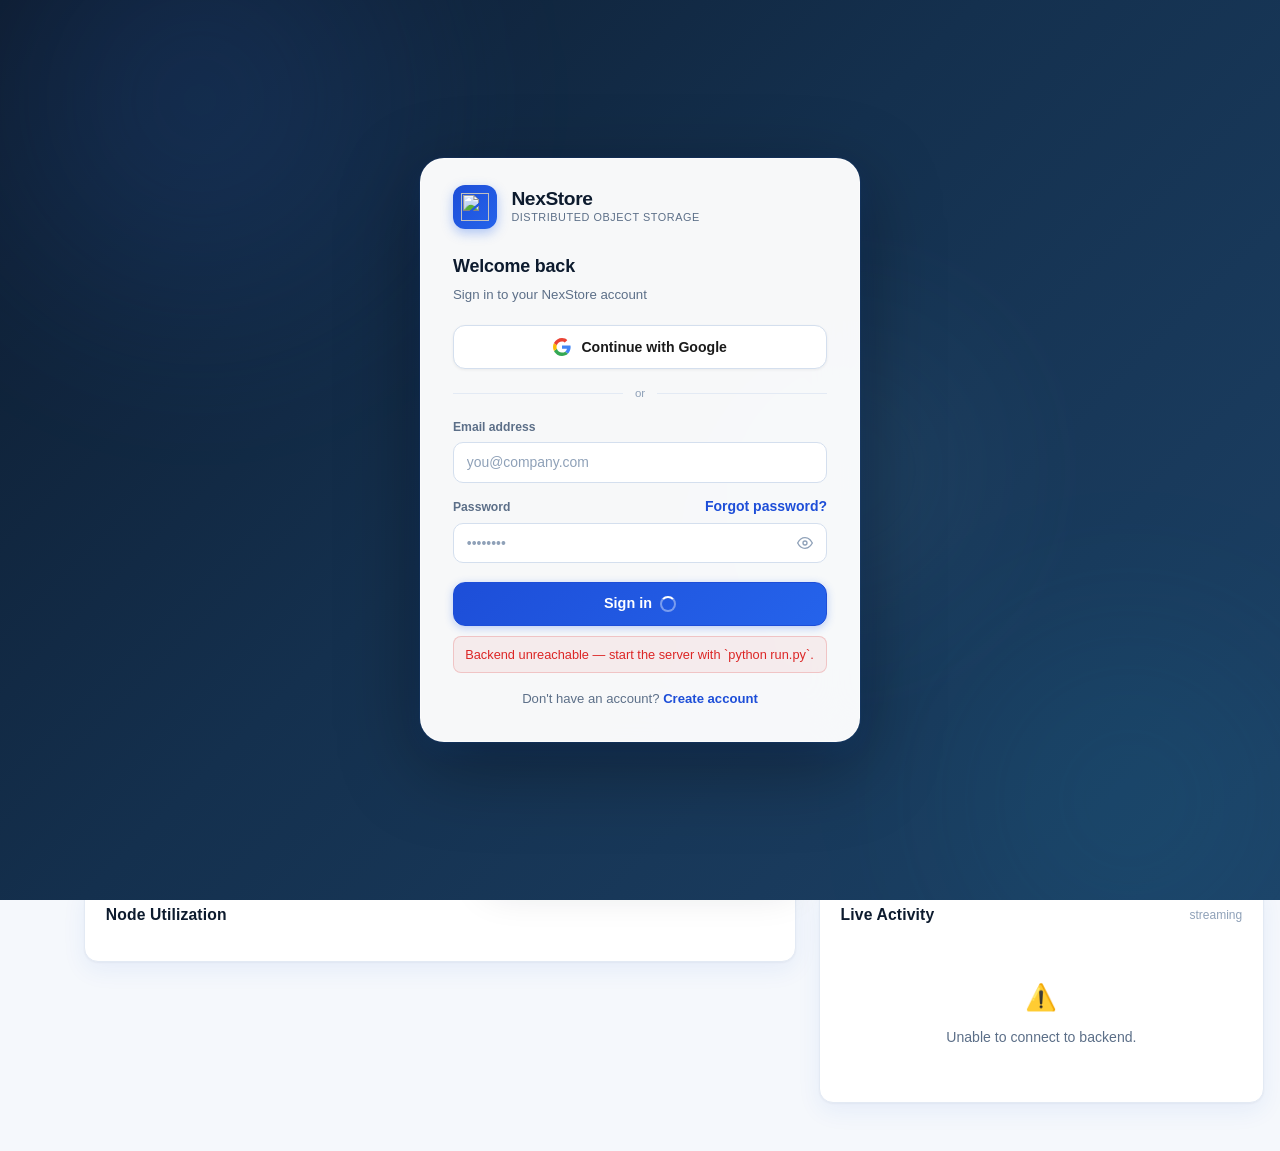
==== commit 9b50fd70: "Update index.html" ====
--- a/frontend/index.html
+++ b/frontend/index.html
@@ -521,23 +521,23 @@
 
   <div id="toast" class="toast" role="status" aria-live="polite" hidden></div>
 
-  <script src="/static/js/api.js"></script>
-  <script src="/static/js/ui.js"></script>
-  <script src="/static/js/auth.js"></script>
-  <script src="/static/js/palette.js"></script>
-  <script src="/static/js/notifications.js"></script>
-  <script src="/static/js/nodedetail.js"></script>
-  <script src="/static/js/activity.js"></script>
-  <script src="/static/js/dashboard.js"></script>
-  <script src="/static/js/topology.js"></script>
-  <script src="/static/js/nodes.js"></script>
-  <script src="/static/js/files.js"></script>
-  <script src="/static/js/replication.js"></script>
-  <script src="/static/js/repair.js"></script>
-  <script src="/static/js/integrity.js"></script>
-  <script src="/static/js/rebalancing.js"></script>
-  <script src="/static/js/simulation.js"></script>
-  <script src="/static/js/settings.js"></script>
-  <script src="/static/js/app.js"></script>
+  <script src="js/api.js"></script>
+<script src="js/ui.js"></script>
+<script src="js/auth.js"></script>
+<script src="js/palette.js"></script>
+<script src="js/notifications.js"></script>
+<script src="js/nodedetail.js"></script>
+<script src="js/activity.js"></script>
+<script src="js/dashboard.js"></script>
+<script src="js/topology.js"></script>
+<script src="js/nodes.js"></script>
+<script src="js/files.js"></script>
+<script src="js/replication.js"></script>
+<script src="js/repair.js"></script>
+<script src="js/integrity.js"></script>
+<script src="js/rebalancing.js"></script>
+<script src="js/simulation.js"></script>
+<script src="js/settings.js"></script>
+<script src="js/app.js"></script>
 </body>
 </html>
